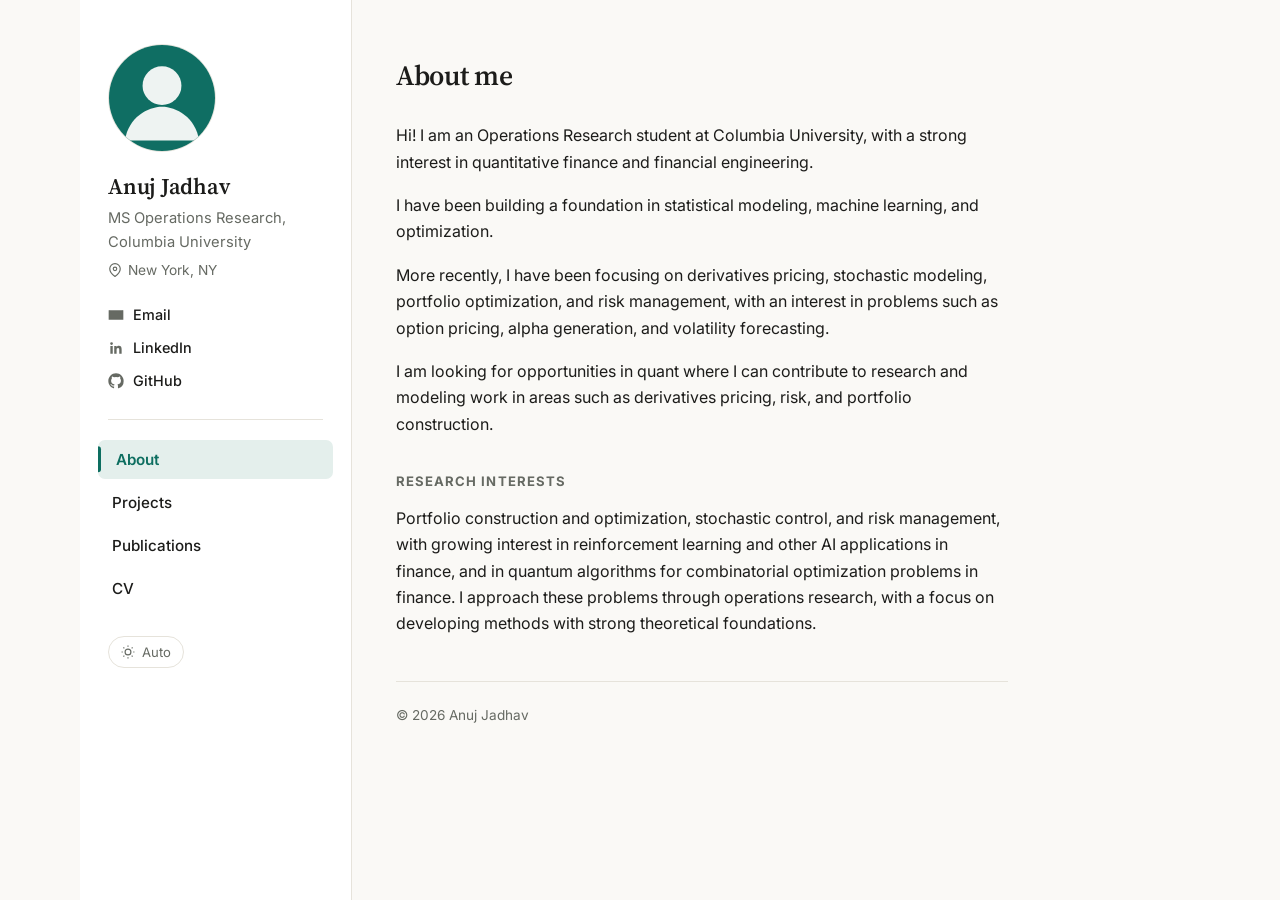
==== index.html @ 48e0dec0 "Initial personal site Co-Authored-By: Claude Sonnet 5 <noreply@anthropic.com>" ====
<!DOCTYPE html>
<html lang="en">
<head>
<meta charset="UTF-8" />
<meta name="viewport" content="width=device-width, initial-scale=1.0" />
<title>Anuj Jadhav</title>
<meta name="description" content="Anuj Jadhav — MS Operations Research student at Columbia University, focused on quantitative finance, derivatives pricing, and portfolio optimization." />
<link rel="preconnect" href="https://fonts.googleapis.com" />
<link rel="preconnect" href="https://fonts.gstatic.com" crossorigin />
<link href="https://fonts.googleapis.com/css2?family=Inter:wght@400;500;600;700&family=Source+Serif+4:opsz,wght@8..60,500;8..60,600;8..60,700&display=swap" rel="stylesheet" />
<link rel="stylesheet" href="css/style.css" />
<script>
  (function () {
    try {
      var t = localStorage.getItem("theme");
      if (t) document.documentElement.setAttribute("data-theme", t);
    } catch (e) {}
  })();
</script>
</head>
<body>
<div class="layout">

  <aside class="sidebar">
    <div class="sidebar-header">
      <img class="avatar" src="images/profile-placeholder.svg" alt="Anuj Jadhav" />
      <div class="sidebar-meta">
        <h1>Anuj Jadhav</h1>
        <p class="title">MS Operations Research, Columbia University</p>
        <p class="location">
          <svg viewBox="0 0 24 24" fill="none" stroke="currentColor" stroke-width="2"><path d="M21 10c0 7-9 13-9 13s-9-6-9-13a9 9 0 0 1 18 0z"/><circle cx="12" cy="10" r="3"/></svg>
          New York, NY
        </p>
      </div>
      <button class="menu-toggle" aria-label="Toggle menu">☰ Menu</button>
    </div>

    <ul class="contact-list">
      <li>
        <svg viewBox="0 0 24 24" fill="none" stroke="currentColor" stroke-width="2"><path d="M4 4h16v16H4z" opacity="0"/><path d="M22 6l-10 7L2 6"/><path d="M2 6h20v12H2z"/></svg>
        <a href="mailto:apj2131@columbia.edu">Email</a>
      </li>
      <li>
        <svg viewBox="0 0 24 24" fill="currentColor"><path d="M20.45 20.45h-3.56v-5.57c0-1.33-.02-3.04-1.85-3.04-1.86 0-2.14 1.45-2.14 2.94v5.67H9.34V9h3.41v1.56h.05c.48-.9 1.64-1.85 3.38-1.85 3.6 0 4.27 2.37 4.27 5.46v6.28zM5.34 7.43a2.07 2.07 0 1 1 0-4.14 2.07 2.07 0 0 1 0 4.14zM7.12 20.45H3.56V9h3.56v11.45z"/></svg>
        <a href="https://www.linkedin.com/in/anuj-jadhav/" target="_blank" rel="noopener">LinkedIn</a>
      </li>
      <li>
        <svg viewBox="0 0 24 24" fill="currentColor"><path d="M12 .5C5.65.5.5 5.65.5 12c0 5.08 3.29 9.39 7.86 10.91.57.1.78-.25.78-.55v-2.14c-3.2.7-3.88-1.36-3.88-1.36-.52-1.34-1.28-1.69-1.28-1.69-1.04-.72.08-.7.08-.7 1.16.08 1.77 1.2 1.77 1.2 1.03 1.77 2.7 1.26 3.36.96.1-.75.4-1.26.73-1.55-2.55-.29-5.24-1.28-5.24-5.7 0-1.26.45-2.29 1.19-3.1-.12-.29-.52-1.46.11-3.05 0 0 .97-.31 3.18 1.18a10.9 10.9 0 0 1 5.79 0c2.2-1.49 3.17-1.18 3.17-1.18.63 1.59.23 2.76.11 3.05.74.81 1.19 1.84 1.19 3.1 0 4.43-2.69 5.4-5.26 5.69.42.36.78 1.07.78 2.16v3.2c0 .3.21.66.79.55A11.5 11.5 0 0 0 23.5 12C23.5 5.65 18.35.5 12 .5z"/></svg>
        <a href="https://github.com/anuj-jadhav" target="_blank" rel="noopener">GitHub</a>
      </li>
    </ul>

    <nav class="site-nav">
      <ul>
        <li><a href="index.html">About</a></li>
        <li><a href="projects.html">Projects</a></li>
        <li><a href="publications.html">Publications</a></li>
        <li><a href="cv.html">CV</a></li>
      </ul>
    </nav>

    <button class="theme-toggle" aria-label="Toggle color theme">
      <svg class="icon-light" viewBox="0 0 24 24" fill="none" stroke="currentColor" stroke-width="2"><circle cx="12" cy="12" r="5"/><path d="M12 1v2M12 21v2M4.22 4.22l1.42 1.42M18.36 18.36l1.42 1.42M1 12h2M21 12h2M4.22 19.78l1.42-1.42M18.36 5.64l1.42-1.42"/></svg>
      <svg class="icon-dark" viewBox="0 0 24 24" fill="currentColor"><path d="M21 12.79A9 9 0 1111.21 3 7 7 0 0021 12.79z"/></svg>
      <span class="theme-label">Auto</span>
    </button>
  </aside>

  <main class="content">
    <h2>About me</h2>

    <section>
      <p>Hi! I am an Operations Research student at Columbia University, with a strong interest in quantitative finance and financial engineering.</p>
      <p>I have been building a foundation in statistical modeling, machine learning, and optimization.</p>
      <p>More recently, I have been focusing on derivatives pricing, stochastic modeling, portfolio optimization, and risk management, with an interest in problems such as option pricing, alpha generation, and volatility forecasting.</p>
      <p>I am looking for opportunities in quant where I can contribute to research and modeling work in areas such as derivatives pricing, risk, and portfolio construction.</p>
    </section>

    <section>
      <h3>Research Interests</h3>
      <p>Portfolio construction and optimization, stochastic control, and risk management, with growing interest in reinforcement learning and other AI applications in finance, and in quantum algorithms for combinatorial optimization problems in finance. I approach these problems through operations research, with a focus on developing methods with strong theoretical foundations.</p>
    </section>

    <div class="footer">
      &copy; 2026 Anuj Jadhav
    </div>
  </main>

</div>
<script src="js/script.js"></script>
</body>
</html>
---- css/style.css ----
/* ==========================================================================
   Anuj Jadhav — personal site
   Two-column layout: fixed sidebar + content column.
   Theme: light by default, respects OS preference, and can be toggled
   manually (persisted in localStorage) via the button in the sidebar.
   ========================================================================== */

:root {
  /* -- Light palette (default) -- */
  --bg: #faf9f6;
  --bg-elevated: #ffffff;
  --text: #1c1c1a;
  --text-muted: #666a63;
  --border: #e6e3db;
  --accent: #0d6e60;
  --accent-hover: #094f45;
  --accent-soft: #e4efec;
  --sidebar-bg: #ffffff;
  --shadow: 0 1px 2px rgba(20, 20, 15, 0.04), 0 4px 14px rgba(20, 20, 15, 0.05);
  --sidebar-width: 272px;
  --content-max: 700px;

  --font-body: "Inter", -apple-system, BlinkMacSystemFont, "Segoe UI", Roboto, Helvetica, Arial, sans-serif;
  --font-serif: "Source Serif 4", Georgia, "Times New Roman", serif;
}

/* OS-level dark preference, only when no manual choice overrides it */
@media (prefers-color-scheme: dark) {
  :root:not([data-theme="light"]) {
    --bg: #15181a;
    --bg-elevated: #1c2023;
    --text: #eceae5;
    --text-muted: #9a9d97;
    --border: #2b2f31;
    --accent: #5fd9c6;
    --accent-hover: #8ae6d7;
    --accent-soft: #1e2b28;
    --sidebar-bg: #1a1d1f;
    --shadow: 0 1px 2px rgba(0, 0, 0, 0.3), 0 4px 14px rgba(0, 0, 0, 0.35);
  }
}

/* Manual override wins in both directions */
:root[data-theme="dark"] {
  --bg: #15181a;
  --bg-elevated: #1c2023;
  --text: #eceae5;
  --text-muted: #9a9d97;
  --border: #2b2f31;
  --accent: #5fd9c6;
  --accent-hover: #8ae6d7;
  --accent-soft: #1e2b28;
  --sidebar-bg: #1a1d1f;
  --shadow: 0 1px 2px rgba(0, 0, 0, 0.3), 0 4px 14px rgba(0, 0, 0, 0.35);
}

:root[data-theme="light"] {
  --bg: #faf9f6;
  --bg-elevated: #ffffff;
  --text: #1c1c1a;
  --text-muted: #666a63;
  --border: #e6e3db;
  --accent: #0d6e60;
  --accent-hover: #094f45;
  --accent-soft: #e4efec;
  --sidebar-bg: #ffffff;
  --shadow: 0 1px 2px rgba(20, 20, 15, 0.04), 0 4px 14px rgba(20, 20, 15, 0.05);
}

* { box-sizing: border-box; }

html, body {
  margin: 0;
  padding: 0;
}

html { scroll-behavior: smooth; }

@media (prefers-reduced-motion: reduce) {
  html { scroll-behavior: auto; }
  *, *::before, *::after {
    animation-duration: 0.01ms !important;
    animation-iteration-count: 1 !important;
    transition-duration: 0.01ms !important;
    scroll-behavior: auto !important;
  }
}

body {
  background: var(--bg);
  color: var(--text);
  font-family: var(--font-body);
  font-size: 16px;
  line-height: 1.65;
  -webkit-font-smoothing: antialiased;
  -moz-osx-font-smoothing: grayscale;
  transition: background-color 0.2s ease, color 0.2s ease;
}

a {
  color: var(--accent);
  text-decoration: none;
  transition: color 0.15s ease;
}
a:hover { color: var(--accent-hover); text-decoration: underline; }

.layout {
  display: flex;
  min-height: 100vh;
  max-width: 1120px;
  margin: 0 auto;
}

/* ---------- Sidebar ---------- */

.sidebar {
  flex: 0 0 var(--sidebar-width);
  background: var(--sidebar-bg);
  border-right: 1px solid var(--border);
  padding: 44px 28px;
  position: sticky;
  top: 0;
  align-self: flex-start;
  height: 100vh;
  overflow-y: auto;
  transition: background-color 0.2s ease, border-color 0.2s ease;
}

.avatar {
  width: 108px;
  height: 108px;
  border-radius: 50%;
  object-fit: cover;
  background: var(--accent-soft);
  border: 1px solid var(--border);
  display: block;
  margin-bottom: 20px;
  transition: transform 0.3s cubic-bezier(.34,1.4,.64,1), border-color 0.2s ease;
}
.avatar:hover {
  transform: scale(1.05) rotate(-2deg);
  border-color: var(--accent);
}

.sidebar h1 {
  font-family: var(--font-serif);
  font-weight: 600;
  font-size: 1.4rem;
  margin: 0 0 5px;
  line-height: 1.3;
  letter-spacing: -0.01em;
}

.sidebar .title {
  color: var(--text-muted);
  font-size: 0.92rem;
  margin: 0 0 4px;
}

.sidebar .location {
  color: var(--text-muted);
  font-size: 0.86rem;
  margin: 0 0 22px;
  display: flex;
  align-items: center;
  gap: 6px;
}
.sidebar .location svg {
  flex: 0 0 14px;
  width: 14px;
  height: 14px;
  stroke: var(--text-muted);
}

.contact-list {
  list-style: none;
  padding: 0;
  margin: 0 0 26px;
  font-size: 0.9rem;
}
.contact-list li {
  margin-bottom: 9px;
  display: flex;
  align-items: center;
  gap: 9px;
  color: var(--text-muted);
}
.contact-list svg {
  flex: 0 0 16px;
  width: 16px;
  height: 16px;
  fill: var(--text-muted);
}
.contact-list a { color: var(--text); font-weight: 500; }
.contact-list a:hover { color: var(--accent); }

nav.site-nav {
  border-top: 1px solid var(--border);
  padding-top: 20px;
}
nav.site-nav ul {
  list-style: none;
  padding: 0;
  margin: 0;
}
nav.site-nav li { margin-bottom: 4px; }
nav.site-nav a {
  position: relative;
  display: block;
  padding: 7px 10px 7px 14px;
  margin: 0 -10px;
  border-radius: 7px;
  color: var(--text);
  font-size: 0.95rem;
  font-weight: 500;
  overflow: hidden;
  transition: background-color 0.15s ease, color 0.15s ease, padding-left 0.18s ease;
}
nav.site-nav a::before {
  content: "";
  position: absolute;
  left: 0;
  top: 50%;
  width: 3px;
  height: 0;
  background: var(--accent);
  border-radius: 0 3px 3px 0;
  transform: translateY(-50%);
  transition: height 0.2s ease;
}
nav.site-nav a:hover {
  background: var(--accent-soft);
  text-decoration: none;
  color: var(--accent);
  padding-left: 18px;
}
nav.site-nav a:hover::before { height: 55%; }
nav.site-nav a.active {
  color: var(--accent);
  background: var(--accent-soft);
  font-weight: 600;
  padding-left: 18px;
}
nav.site-nav a.active::before { height: 65%; }

.theme-toggle {
  display: inline-flex;
  align-items: center;
  gap: 7px;
  margin-top: 24px;
  padding: 7px 12px;
  border: 1px solid var(--border);
  border-radius: 999px;
  background: var(--bg-elevated);
  color: var(--text-muted);
  font-size: 0.82rem;
  font-family: inherit;
  cursor: pointer;
  transition: color 0.15s ease, border-color 0.15s ease, transform 0.15s ease;
}
.theme-toggle:hover { color: var(--accent); border-color: var(--accent); transform: translateY(-1px); }
.theme-toggle:active { transform: translateY(0) scale(0.96); }
.theme-toggle.flip { animation: toggle-pop 0.35s ease; }
.theme-toggle svg { width: 14px; height: 14px; flex: 0 0 14px; transition: transform 0.3s ease; }
.theme-toggle .icon-dark { display: none; }
:root[data-theme="dark"] .theme-toggle .icon-light { display: none; }
:root[data-theme="dark"] .theme-toggle .icon-dark { display: block; }
@media (prefers-color-scheme: dark) {
  :root:not([data-theme="light"]) .theme-toggle .icon-light { display: none; }
  :root:not([data-theme="light"]) .theme-toggle .icon-dark { display: block; }
}

/* ---------- Content ---------- */

.content {
  flex: 1;
  padding: 52px 44px 90px;
  max-width: var(--content-max);
}

.content h2 {
  font-family: var(--font-serif);
  font-weight: 600;
  font-size: 1.75rem;
  margin: 0 0 24px;
  letter-spacing: -0.01em;
}

.content p { margin: 0 0 17px; color: var(--text); }

.content section { margin-bottom: 34px; }

.content section h3 {
  font-size: 0.82rem;
  text-transform: uppercase;
  letter-spacing: 0.08em;
  color: var(--text-muted);
  font-weight: 700;
  margin: 0 0 12px;
}

/* ---------- Project cards ---------- */

.project-card {
  background: var(--bg-elevated);
  border: 1px solid var(--border);
  border-radius: 12px;
  padding: 22px 24px;
  margin-bottom: 18px;
  box-shadow: var(--shadow);
  transition: transform 0.25s cubic-bezier(.16,1,.3,1), box-shadow 0.25s ease, border-color 0.2s ease;
}
.project-card:hover {
  transform: translateY(-4px);
  border-color: var(--accent);
  box-shadow: 0 10px 28px rgba(13, 110, 96, 0.14);
}

.project-card h4 {
  margin: 0 0 8px;
  font-family: var(--font-serif);
  font-size: 1.15rem;
  font-weight: 600;
}

.project-card p { margin: 0 0 10px; color: var(--text-muted); }

.project-card ul {
  margin: 0 0 12px;
  padding-left: 20px;
  color: var(--text-muted);
  font-size: 0.94rem;
}
.project-card ul li { margin-bottom: 5px; }

.project-links {
  display: flex;
  flex-wrap: wrap;
  gap: 10px;
  font-size: 0.86rem;
}
.project-links a {
  background: var(--accent-soft);
  color: var(--accent);
  padding: 5px 12px;
  border-radius: 999px;
  font-weight: 600;
  display: inline-block;
  transition: background-color 0.15s ease, color 0.15s ease, transform 0.15s ease;
}
.project-links a:hover {
  text-decoration: none;
  background: var(--accent);
  color: var(--bg-elevated);
  transform: translateY(-1px);
}
.project-links a:active { transform: translateY(0) scale(0.97); }

/* ---------- CV / placeholder ---------- */

.coming-soon {
  border: 1px dashed var(--border);
  border-radius: 12px;
  padding: 30px;
  color: var(--text-muted);
  text-align: center;
}

.btn {
  display: inline-block;
  background: var(--accent);
  color: var(--bg-elevated);
  padding: 11px 20px;
  border-radius: 8px;
  font-size: 0.92rem;
  font-weight: 600;
  transition: background-color 0.15s ease, transform 0.15s ease, box-shadow 0.15s ease;
}
.btn:hover {
  background: var(--accent-hover);
  color: var(--bg-elevated);
  text-decoration: none;
  transform: translateY(-2px);
  box-shadow: 0 6px 16px rgba(13, 110, 96, 0.25);
}
.btn:active { transform: translateY(0) scale(0.98); box-shadow: none; }

.note {
  color: var(--text-muted);
  font-size: 0.85rem;
  margin-top: 10px;
}
.note code {
  background: var(--accent-soft);
  padding: 1px 6px;
  border-radius: 4px;
  font-size: 0.85em;
}

/* ---------- Footer ---------- */

.footer {
  border-top: 1px solid var(--border);
  padding-top: 22px;
  margin-top: 44px;
  color: var(--text-muted);
  font-size: 0.85rem;
}

/* ---------- Mobile ---------- */

.menu-toggle { display: none; }

@media (max-width: 800px) {
  .layout { flex-direction: column; }

  .sidebar {
    position: relative;
    height: auto;
    width: 100%;
    border-right: none;
    border-bottom: 1px solid var(--border);
    padding: 22px 24px;
    display: flex;
    flex-wrap: wrap;
    align-items: center;
    gap: 14px;
  }

  .avatar { width: 56px; height: 56px; margin-bottom: 0; }

  .sidebar h1 { font-size: 1.15rem; }

  .sidebar-header {
    display: flex;
    align-items: center;
    gap: 14px;
    flex: 1;
  }

  .sidebar-header { order: 1; flex: 1 1 100%; }
  .sidebar-meta { flex: 1; min-width: 0; }
  .sidebar .location { margin-bottom: 0; }

  .theme-toggle { order: 2; margin-top: 0; }

  .contact-list, nav.site-nav {
    width: 100%;
    order: 3;
    overflow: hidden;
    max-height: 0;
    opacity: 0;
    transform: translateY(-6px);
    transition: max-height 0.35s cubic-bezier(.16,1,.3,1), opacity 0.25s ease, transform 0.25s ease;
  }

  .sidebar.open .contact-list,
  .sidebar.open nav.site-nav {
    max-height: 400px;
    opacity: 1;
    transform: translateY(0);
  }

  .contact-list { margin-top: 8px; }
  nav.site-nav { margin-top: 8px; padding-top: 16px; }

  .menu-toggle {
    display: inline-flex;
    align-items: center;
    gap: 6px;
    background: none;
    border: 1px solid var(--border);
    border-radius: 7px;
    padding: 7px 12px;
    cursor: pointer;
    color: var(--text);
    font-size: 0.95rem;
    font-family: inherit;
    transition: color 0.15s ease, border-color 0.15s ease, transform 0.15s ease;
  }
  .menu-toggle:hover { color: var(--accent); border-color: var(--accent); }
  .menu-toggle:active { transform: scale(0.96); }

  .content { padding: 34px 22px 64px; }
}

/* ---------- Entrance animations ---------- */

@keyframes fade-slide-in {
  from { opacity: 0; transform: translateY(10px); }
  to { opacity: 1; transform: translateY(0); }
}

@keyframes fade-in-left {
  from { opacity: 0; transform: translateX(-10px); }
  to { opacity: 1; transform: translateX(0); }
}

@keyframes toggle-pop {
  0% { transform: scale(1) rotate(0deg); }
  40% { transform: scale(0.82) rotate(-12deg); }
  100% { transform: scale(1) rotate(0deg); }
}

@media (prefers-reduced-motion: no-preference) {
  .sidebar {
    animation: fade-in-left 0.5s cubic-bezier(.16,1,.3,1) both;
  }

  .content > * {
    animation: fade-slide-in 0.5s cubic-bezier(.16,1,.3,1) both;
  }
  .content > *:nth-child(1) { animation-delay: 0.05s; }
  .content > *:nth-child(2) { animation-delay: 0.11s; }
  .content > *:nth-child(3) { animation-delay: 0.17s; }
  .content > *:nth-child(4) { animation-delay: 0.23s; }
  .content > *:nth-child(5) { animation-delay: 0.29s; }
  .content > *:nth-child(6) { animation-delay: 0.35s; }
  .content > *:nth-child(7) { animation-delay: 0.41s; }
  .content > *:nth-child(n+8) { animation-delay: 0.46s; }
}
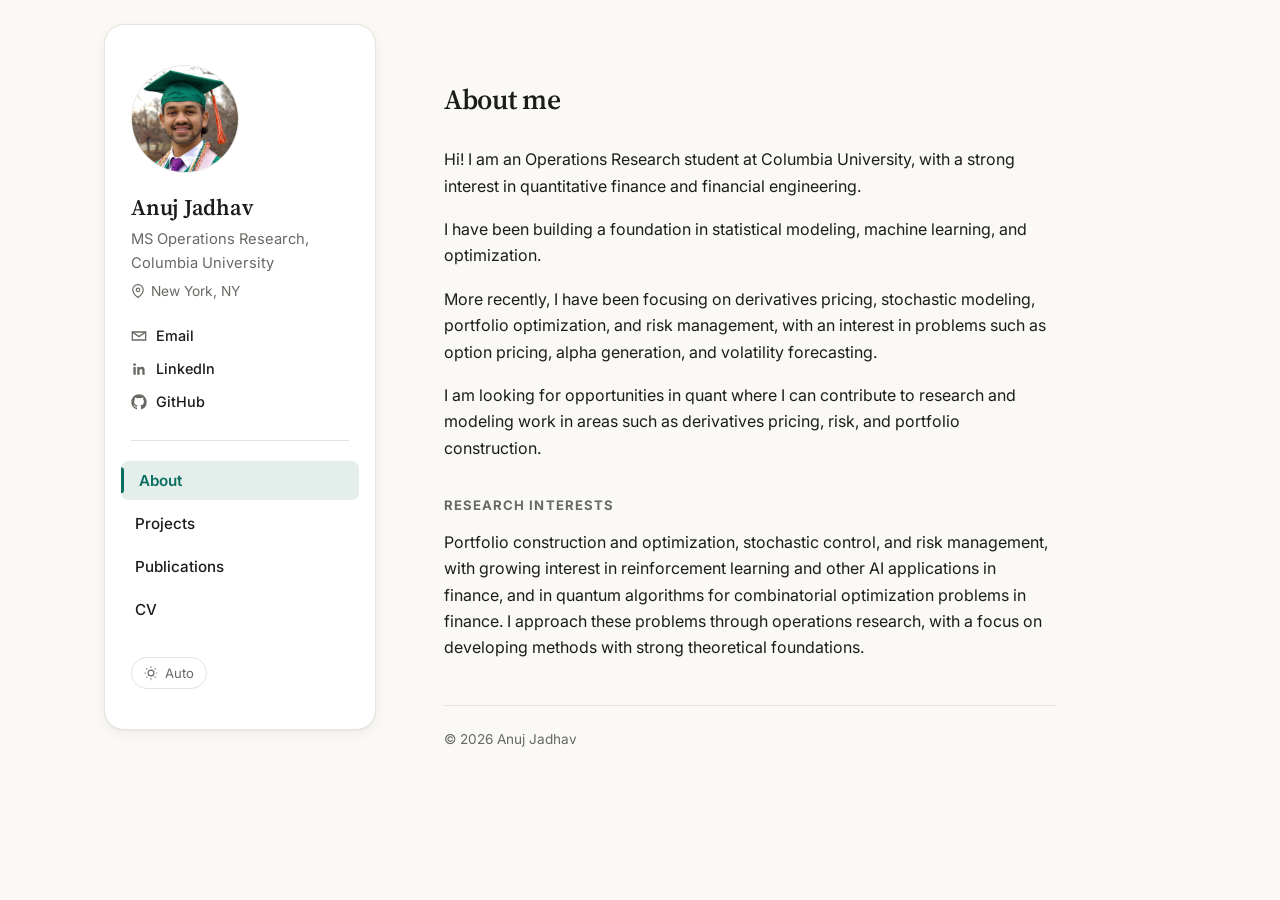
==== commit e66f469f: "Add real profile photo, replace placeholder avatar Co-Authored-By: Claude Sonnet 5 <noreply@anthropi" ====
--- a/index.html
+++ b/index.html
@@ -23,7 +23,7 @@
 
   <aside class="sidebar">
     <div class="sidebar-header">
-      <img class="avatar" src="images/profile-placeholder.svg" alt="Anuj Jadhav" />
+      <img class="avatar" src="images/profile.jpg" alt="Anuj Jadhav" />
       <div class="sidebar-meta">
         <h1>Anuj Jadhav</h1>
         <p class="title">MS Operations Research, Columbia University</p>
--- a/css/style.css
+++ b/css/style.css
@@ -106,22 +106,27 @@
 
 .layout {
   display: flex;
+  align-items: flex-start;
+  gap: 24px;
   min-height: 100vh;
   max-width: 1120px;
   margin: 0 auto;
-}
-
-/* ---------- Sidebar ---------- */
+  padding: 24px;
+}
+
+/* ---------- Sidebar (floating tile) ---------- */
 
 .sidebar {
   flex: 0 0 var(--sidebar-width);
   background: var(--sidebar-bg);
-  border-right: 1px solid var(--border);
-  padding: 44px 28px;
+  border: 1px solid var(--border);
+  border-radius: 20px;
+  box-shadow: var(--shadow);
+  padding: 40px 26px;
   position: sticky;
-  top: 0;
+  top: 24px;
   align-self: flex-start;
-  height: 100vh;
+  max-height: calc(100vh - 48px);
   overflow-y: auto;
   transition: background-color 0.2s ease, border-color 0.2s ease;
 }
@@ -189,7 +194,7 @@
   flex: 0 0 16px;
   width: 16px;
   height: 16px;
-  fill: var(--text-muted);
+  color: var(--text-muted);
 }
 .contact-list a { color: var(--text); font-weight: 500; }
 .contact-list a:hover { color: var(--accent); }
@@ -385,6 +390,48 @@
 }
 .btn:active { transform: translateY(0) scale(0.98); box-shadow: none; }
 
+.btn-outline {
+  display: inline-block;
+  background: transparent;
+  color: var(--accent);
+  border: 1px solid var(--accent);
+  padding: 10px 19px;
+  border-radius: 8px;
+  font-size: 0.92rem;
+  font-weight: 600;
+  transition: background-color 0.15s ease, transform 0.15s ease;
+}
+.btn-outline:hover {
+  background: var(--accent-soft);
+  text-decoration: none;
+  transform: translateY(-2px);
+}
+.btn-outline:active { transform: translateY(0) scale(0.98); }
+
+.pdf-viewer {
+  border: 1px solid var(--border);
+  border-radius: 14px;
+  overflow: hidden;
+  box-shadow: var(--shadow);
+  margin-bottom: 18px;
+  background: var(--bg-elevated);
+}
+.pdf-viewer iframe {
+  display: block;
+  width: 100%;
+  height: 75vh;
+  min-height: 420px;
+  max-height: 850px;
+  border: 0;
+}
+
+.pdf-actions {
+  display: flex;
+  flex-wrap: wrap;
+  gap: 12px;
+  margin-bottom: 8px;
+}
+
 .note {
   color: var(--text-muted);
   font-size: 0.85rem;
@@ -412,14 +459,15 @@
 .menu-toggle { display: none; }
 
 @media (max-width: 800px) {
-  .layout { flex-direction: column; }
+  .layout { flex-direction: column; align-items: stretch; }
 
   .sidebar {
     position: relative;
     height: auto;
+    max-height: none;
+    top: auto;
+    overflow-y: visible;
     width: 100%;
-    border-right: none;
-    border-bottom: 1px solid var(--border);
     padding: 22px 24px;
     display: flex;
     flex-wrap: wrap;
@@ -442,7 +490,7 @@
   .sidebar-meta { flex: 1; min-width: 0; }
   .sidebar .location { margin-bottom: 0; }
 
-  .theme-toggle { order: 2; margin-top: 0; }
+  .theme-toggle { order: 2; margin-top: 0; margin-left: auto; }
 
   .contact-list, nav.site-nav {
     width: 100%;
@@ -450,19 +498,29 @@
     overflow: hidden;
     max-height: 0;
     opacity: 0;
+    margin: 0 !important;
+    padding: 0 !important;
+    border-top-width: 0 !important;
     transform: translateY(-6px);
-    transition: max-height 0.35s cubic-bezier(.16,1,.3,1), opacity 0.25s ease, transform 0.25s ease;
-  }
-
-  .sidebar.open .contact-list,
+    transition: max-height 0.35s cubic-bezier(.16,1,.3,1), opacity 0.25s ease,
+      transform 0.25s ease, margin 0.2s ease, padding 0.2s ease, border-top-width 0.2s ease;
+  }
+
+  .sidebar.open .contact-list {
+    max-height: 400px;
+    opacity: 1;
+    transform: translateY(0);
+    margin-top: 10px !important;
+  }
+
   .sidebar.open nav.site-nav {
     max-height: 400px;
     opacity: 1;
     transform: translateY(0);
-  }
-
-  .contact-list { margin-top: 8px; }
-  nav.site-nav { margin-top: 8px; padding-top: 16px; }
+    margin-top: 10px !important;
+    padding-top: 16px !important;
+    border-top-width: 1px !important;
+  }
 
   .menu-toggle {
     display: inline-flex;
